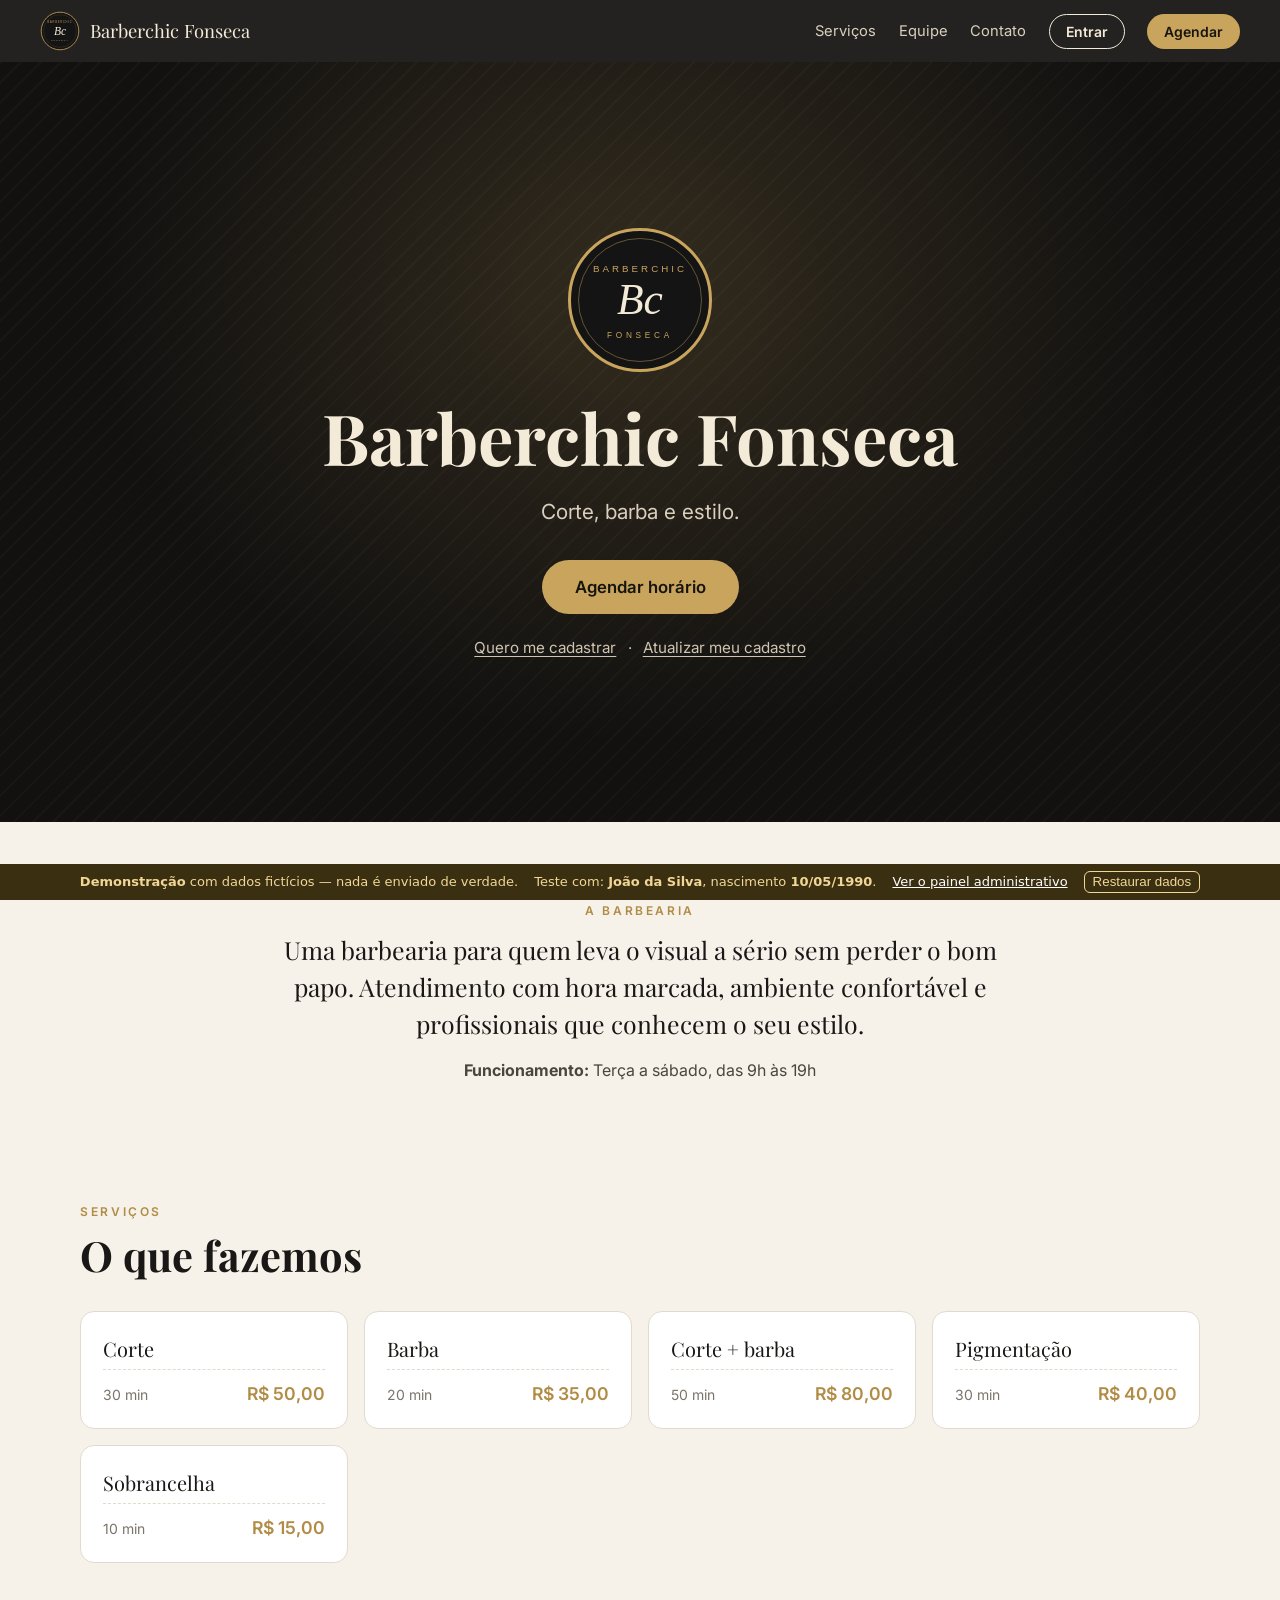
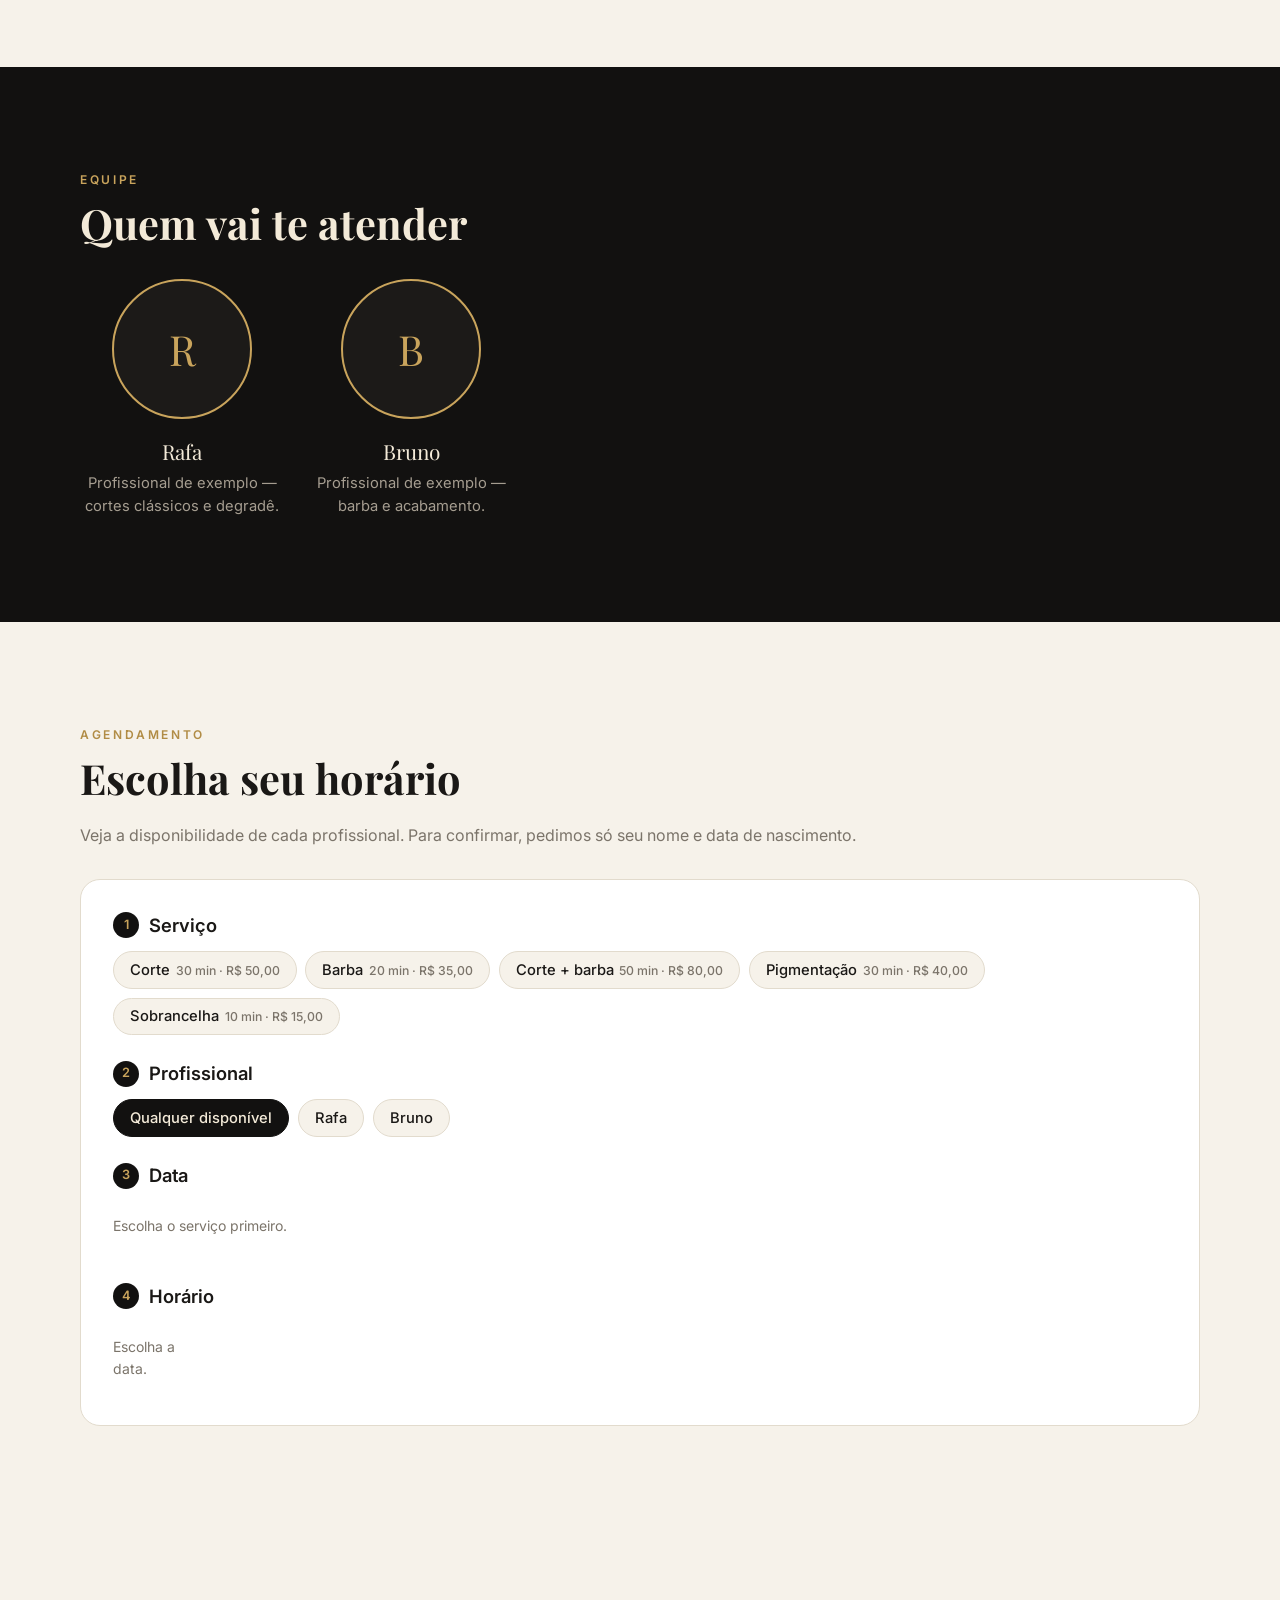
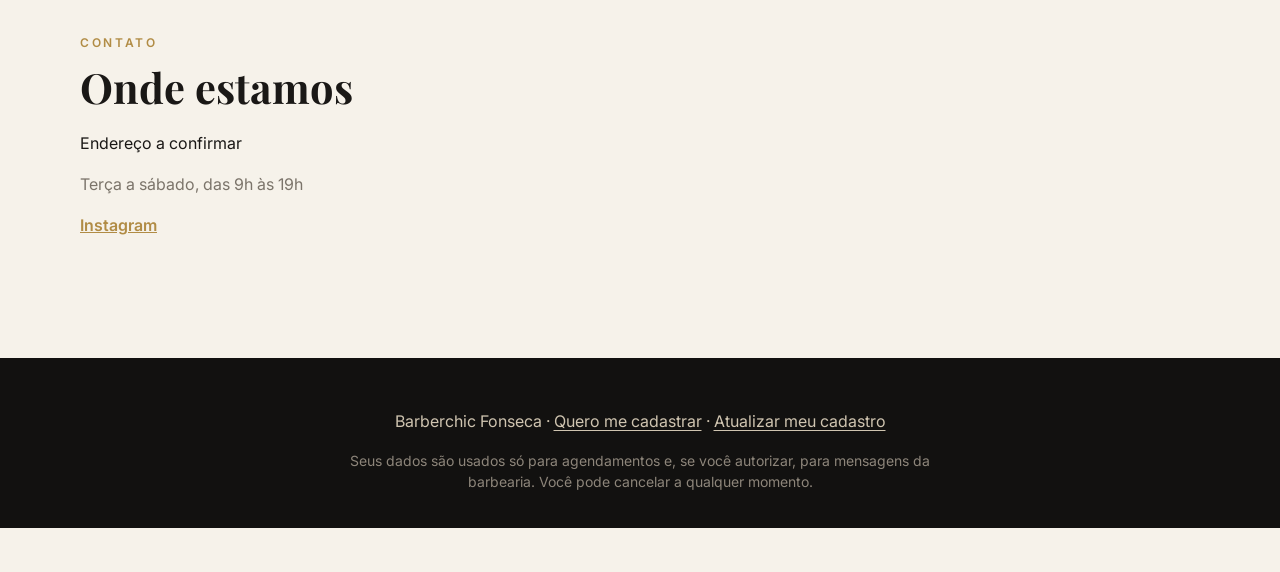
==== index.html @ 14b7152a "Demonstração do site e painel da Barberchic Fonseca (dados fictícios) Co-Authored-By: Claude Opus 5." ====
<!doctype html>
<html lang="pt-BR">
<head>
  <meta name="robots" content="noindex">
  <meta charset="utf-8">
  <meta name="viewport" content="width=device-width, initial-scale=1">
  <title>Barberchic Fonseca — Barbearia</title>
  <meta name="description" content="Barberchic Fonseca: corte, barba e estilo. Agende seu horário online.">
  <link rel="icon" href="./img/logo.svg">
  <link rel="preconnect" href="https://fonts.googleapis.com">
  <link rel="preconnect" href="https://fonts.gstatic.com" crossorigin>
  <link href="https://fonts.googleapis.com/css2?family=Playfair+Display:ital,wght@0,600;0,700;1,600&family=Inter:wght@400;500;600&display=swap" rel="stylesheet">
  <link rel="stylesheet" href="./css/site.css">
</head>
<body>
  <div id="demo-banner" class="demo-banner" hidden>Modo demonstração: nenhuma mensagem é enviada de verdade e o código aparece na tela.</div>

  <header class="topbar">
    <a href="#inicio" class="brand"><img id="brand-logo" src="./img/logo.svg" alt=""><span id="brand-name">Barberchic Fonseca</span></a>
    <nav class="nav" id="nav">
      <a href="#servicos">Serviços</a>
      <a href="#equipe">Equipe</a>
      <a href="#galeria" id="nav-galeria">Galeria</a>
      <a href="#contato">Contato</a>
      <button class="btn btn-ghost btn-sm" id="btn-conta" type="button">Entrar</button>
      <a href="#agendar" class="btn btn-gold btn-sm" data-agendar>Agendar</a>
    </nav>
    <button class="menu-toggle" id="menu-toggle" aria-label="Abrir menu" aria-expanded="false"><span></span><span></span><span></span></button>
  </header>

  <main>
    <section class="hero" id="inicio">
      <div class="hero-bg" id="hero-bg"></div>
      <div class="hero-content">
        <img class="hero-logo" id="hero-logo" src="./img/logo.svg" alt="Logo Barberchic Fonseca">
        <h1 id="hero-title">Barberchic Fonseca</h1>
        <p class="hero-tagline" id="hero-tagline">Corte, barba e estilo.</p>
        <div class="hero-actions">
          <a href="#agendar" class="btn btn-gold btn-lg" data-agendar>Agendar horário</a>
        </div>
        <div class="hero-secondary">
          <button class="link-btn" type="button" id="btn-cadastrar">Quero me cadastrar</button>
          <span aria-hidden="true">·</span>
          <button class="link-btn" type="button" id="btn-atualizar">Atualizar meu cadastro</button>
        </div>
      </div>
    </section>

    <section class="section about" id="sobre">
      <div class="container narrow">
        <p class="eyebrow">A barbearia</p>
        <p class="about-text" id="about-text"></p>
        <p class="about-hours"><strong>Funcionamento:</strong> <span id="about-hours"></span></p>
      </div>
    </section>

    <section class="section" id="servicos">
      <div class="container">
        <p class="eyebrow">Serviços</p>
        <h2>O que fazemos</h2>
        <div class="services-grid" id="services-grid"></div>
      </div>
    </section>

    <section class="section section-dark" id="equipe">
      <div class="container">
        <p class="eyebrow">Equipe</p>
        <h2>Quem vai te atender</h2>
        <div class="team-grid" id="team-grid"></div>
      </div>
    </section>

    <section class="section" id="agendar">
      <div class="container">
        <p class="eyebrow">Agendamento</p>
        <h2>Escolha seu horário</h2>
        <p class="muted">Veja a disponibilidade de cada profissional. Para confirmar, pedimos só seu nome e data de nascimento.</p>

        <div class="booking" id="booking">
          <div class="step" data-step="1">
            <h3><span class="step-n">1</span> Serviço</h3>
            <div class="chips" id="bk-services"></div>
          </div>
          <div class="step" data-step="2">
            <h3><span class="step-n">2</span> Profissional</h3>
            <div class="chips" id="bk-barbers"></div>
          </div>
          <div class="step" data-step="3">
            <h3><span class="step-n">3</span> Data</h3>
            <div class="days" id="bk-days"><p class="muted small">Escolha o serviço primeiro.</p></div>
          </div>
          <div class="step" data-step="4">
            <h3><span class="step-n">4</span> Horário</h3>
            <div class="slots" id="bk-slots"><p class="muted small">Escolha a data.</p></div>
          </div>
          <div class="booking-summary" id="bk-summary" hidden>
            <div>
              <p class="summary-line" id="bk-summary-text"></p>
              <p class="muted small" id="bk-summary-who"></p>
            </div>
            <button class="btn btn-gold" id="bk-confirm" type="button">Confirmar agendamento</button>
          </div>
          <div class="booking-done" id="bk-done" hidden></div>
        </div>
      </div>
    </section>

    <section class="section section-dark" id="galeria" hidden>
      <div class="container">
        <p class="eyebrow">Galeria</p>
        <h2>Nosso trabalho</h2>
        <div class="gallery" id="gallery"></div>
      </div>
    </section>

    <section class="section" id="contato">
      <div class="container contact">
        <div>
          <p class="eyebrow">Contato</p>
          <h2>Onde estamos</h2>
          <p id="ct-address"></p>
          <p id="ct-hours" class="muted"></p>
          <p id="ct-phone"></p>
          <p class="contact-links">
            <a id="ct-instagram" href="#" target="_blank" rel="noopener" hidden>Instagram</a>
            <a id="ct-whatsapp" href="#" target="_blank" rel="noopener" hidden>WhatsApp</a>
          </p>
        </div>
        <div class="map" id="ct-map"></div>
      </div>
    </section>
  </main>

  <footer class="footer">
    <p><span id="ft-name">Barberchic Fonseca</span> · <button class="link-btn" id="ft-cadastrar" type="button">Quero me cadastrar</button> · <button class="link-btn" id="ft-atualizar" type="button">Atualizar meu cadastro</button></p>
    <p class="muted small">Seus dados são usados só para agendamentos e, se você autorizar, para mensagens da barbearia. Você pode cancelar a qualquer momento.</p>
  </footer>

  <!-- Janela de identificação / cadastro -->
  <div class="modal" id="auth-modal" hidden role="dialog" aria-modal="true" aria-labelledby="auth-title">
    <div class="modal-box">
      <button class="modal-close" type="button" data-close aria-label="Fechar">×</button>
      <div id="auth-body"></div>
    </div>
  </div>

  <!-- Meu cadastro -->
  <div class="modal" id="me-modal" hidden role="dialog" aria-modal="true" aria-labelledby="me-title">
    <div class="modal-box wide">
      <button class="modal-close" type="button" data-close aria-label="Fechar">×</button>
      <div id="me-body"></div>
    </div>
  </div>

  <div class="toast" id="toast" hidden></div>
  <script src="./js/demo-api.js"></script>
  <script src="./js/site.js"></script>
</body>
</html>
---- css/site.css ----
:root {
  --bg: #f6f2ea;
  --ink: #1a1816;
  --ink-2: #4a453f;
  --muted: #7b746a;
  --dark: #121110;
  --dark-2: #1c1a18;
  --line: #e2dbcd;
  --gold: #c9a45c;
  --gold-2: #b18c45;
  --cream: #f3ead8;
  --ok: #2f7d4f;
  --err: #b3402e;
  --radius: 14px;
  --serif: 'Playfair Display', Georgia, 'Times New Roman', serif;
  --sans: 'Inter', system-ui, -apple-system, 'Segoe UI', Roboto, sans-serif;
}
* { box-sizing: border-box; }
html { scroll-behavior: smooth; scroll-padding-top: 76px; }
body { margin: 0; font-family: var(--sans); color: var(--ink); background: var(--bg); line-height: 1.55; -webkit-font-smoothing: antialiased; }
img { max-width: 100%; display: block; }
a { color: inherit; }
h1, h2, h3 { font-family: var(--serif); line-height: 1.15; margin: 0 0 .5em; }
h2 { font-size: clamp(1.8rem, 4vw, 2.6rem); }
h3 { font-size: 1.15rem; font-family: var(--sans); font-weight: 600; }
.container { width: min(1120px, 92vw); margin: 0 auto; }
.container.narrow { width: min(760px, 92vw); }
.section { padding: clamp(56px, 9vw, 104px) 0; }
.section-dark { background: var(--dark); color: var(--cream); }
.section-dark .muted { color: #a59d90; }
.eyebrow { text-transform: uppercase; letter-spacing: .22em; font-size: .75rem; color: var(--gold-2); font-weight: 600; margin: 0 0 .6rem; }
.section-dark .eyebrow { color: var(--gold); }
.muted { color: var(--muted); }
.small { font-size: .875rem; }
[hidden] { display: none !important; }

/* Botões */
.btn { display: inline-flex; align-items: center; justify-content: center; gap: .5rem; border: 1px solid transparent; border-radius: 999px;
  padding: .75rem 1.4rem; font: 600 .95rem var(--sans); cursor: pointer; text-decoration: none; transition: background .15s, color .15s, border-color .15s, transform .1s; }
.btn:active { transform: translateY(1px); }
.btn:disabled { opacity: .5; cursor: not-allowed; }
.btn-gold { background: var(--gold); color: #17140f; }
.btn-gold:hover { background: #d6b36c; }
.btn-ghost { background: transparent; border-color: currentColor; color: inherit; }
.btn-ghost:hover { background: rgba(201,164,92,.12); }
.btn-outline { background: #fff; border-color: var(--line); color: var(--ink); }
.btn-outline:hover { border-color: var(--gold); }
.btn-sm { padding: .5rem 1rem; font-size: .875rem; }
.btn-lg { padding: 1rem 2rem; font-size: 1.05rem; }
.btn-block { width: 100%; }
.link-btn { background: none; border: 0; padding: 0; color: inherit; font: inherit; text-decoration: underline; text-underline-offset: 3px; cursor: pointer; }
.link-btn:hover { color: var(--gold); }
:focus-visible { outline: 2px solid var(--gold); outline-offset: 2px; }

.demo-banner { background: #3b2f12; color: #f1d796; text-align: center; font-size: .85rem; padding: .45rem 1rem; }

/* Topo */
.topbar { position: sticky; top: 0; z-index: 30; display: flex; align-items: center; justify-content: space-between; gap: 1rem;
  padding: .7rem clamp(1rem, 4vw, 2.5rem); background: rgba(18,17,16,.92); backdrop-filter: blur(8px); color: var(--cream); }
.brand { display: flex; align-items: center; gap: .65rem; text-decoration: none; font-family: var(--serif); font-size: 1.15rem; }
.brand img { width: 40px; height: 40px; border-radius: 50%; object-fit: cover; }
.nav { display: flex; align-items: center; gap: 1.4rem; }
.nav > a:not(.btn) { text-decoration: none; font-size: .92rem; color: #d9cfbd; }
.nav > a:not(.btn):hover { color: var(--gold); }
.menu-toggle { display: none; background: none; border: 0; width: 40px; height: 40px; padding: 8px; cursor: pointer; }
.menu-toggle span { display: block; height: 2px; background: var(--cream); margin: 5px 0; }
@media (max-width: 820px) {
  .menu-toggle { display: block; }
  .nav { position: absolute; top: 100%; left: 0; right: 0; flex-direction: column; align-items: stretch; gap: .2rem; padding: .75rem 1.25rem 1.25rem;
    background: var(--dark); display: none; }
  .nav.open { display: flex; }
  .nav > a:not(.btn) { padding: .6rem 0; border-bottom: 1px solid #2a2724; }
  .nav .btn { margin-top: .5rem; }
}

/* Hero */
.hero { position: relative; min-height: min(88vh, 760px); display: grid; place-items: center; text-align: center; color: var(--cream); overflow: hidden; background: var(--dark); }
.hero-bg { position: absolute; inset: 0; background:
  radial-gradient(ellipse at 50% 30%, rgba(201,164,92,.18), transparent 60%),
  repeating-linear-gradient(135deg, rgba(255,255,255,.025) 0 2px, transparent 2px 14px), var(--dark); background-size: cover; background-position: center; }
.hero-bg.has-photo::after { content: ''; position: absolute; inset: 0; background: linear-gradient(180deg, rgba(18,17,16,.55), rgba(18,17,16,.85)); }
.hero-content { position: relative; padding: 4rem 1.25rem; max-width: 720px; }
.hero-logo { width: clamp(110px, 18vw, 150px); height: auto; margin: 0 auto 1.4rem; border-radius: 50%; }
.hero h1 { font-size: clamp(2.4rem, 7vw, 4.4rem); margin-bottom: .25em; }
.hero-tagline { font-size: clamp(1.05rem, 2.4vw, 1.3rem); color: #d9cfbd; margin: 0 0 2rem; }
.hero-actions { display: flex; justify-content: center; gap: 1rem; flex-wrap: wrap; }
.hero-secondary { margin-top: 1.4rem; display: flex; gap: .7rem; justify-content: center; color: #cfc4b0; font-size: .95rem; flex-wrap: wrap; }

.about { text-align: center; padding-top: clamp(48px, 7vw, 80px); padding-bottom: 0; }
.about-text { font-family: var(--serif); font-size: clamp(1.2rem, 2.6vw, 1.55rem); line-height: 1.5; margin: 0 0 1rem; }
.about-hours { color: var(--ink-2); }

/* Serviços */
.services-grid { display: grid; grid-template-columns: repeat(auto-fill, minmax(230px, 1fr)); gap: 1rem; margin-top: 2rem; }
.service { background: #fff; border: 1px solid var(--line); border-radius: var(--radius); padding: 1.3rem 1.4rem; display: flex; flex-direction: column; gap: .35rem; }
.service-name { font-family: var(--serif); font-size: 1.25rem; }
.service-meta { display: flex; justify-content: space-between; align-items: baseline; margin-top: auto; padding-top: .6rem; border-top: 1px dashed var(--line); }
.service-price { font-weight: 600; color: var(--gold-2); font-size: 1.1rem; }

/* Equipe */
.team-grid { display: grid; grid-template-columns: repeat(auto-fill, minmax(200px, 1fr)); gap: 1.5rem; margin-top: 2rem; }
.member { text-align: center; }
.member-photo { width: 140px; height: 140px; border-radius: 50%; margin: 0 auto 1rem; object-fit: cover; background: var(--dark-2); border: 2px solid var(--gold);
  display: grid; place-items: center; font-family: var(--serif); font-size: 2.6rem; color: var(--gold); }
.member-name { font-family: var(--serif); font-size: 1.3rem; margin: 0; }
.member-bio { color: #a59d90; font-size: .92rem; margin: .3rem 0 0; }

/* Agendamento */
.booking > * { min-width: 0; }
.booking { margin-top: 2rem; background: #fff; border: 1px solid var(--line); border-radius: 20px; padding: clamp(1.1rem, 3vw, 2rem); display: grid; gap: 1.6rem; }
.step h3 { display: flex; align-items: center; gap: .6rem; margin-bottom: .8rem; }
.step-n { display: inline-grid; place-items: center; width: 26px; height: 26px; border-radius: 50%; background: var(--dark); color: var(--gold); font-size: .8rem; }
.chips { display: flex; flex-wrap: wrap; gap: .55rem; }
.chip { border: 1px solid var(--line); background: var(--bg); border-radius: 999px; padding: .55rem 1rem; font: 500 .92rem var(--sans); cursor: pointer; color: var(--ink); }
.chip small { color: var(--muted); margin-left: .35rem; }
.chip:hover { border-color: var(--gold); }
.chip[aria-pressed="true"] { background: var(--dark); color: var(--cream); border-color: var(--dark); }
.chip[aria-pressed="true"] small { color: #cfc4b0; }
.days { display: flex; gap: .55rem; overflow-x: auto; padding-bottom: .4rem; scroll-snap-type: x mandatory; }
.day { flex: 0 0 auto; scroll-snap-align: start; width: 74px; padding: .6rem .3rem; border: 1px solid var(--line); background: var(--bg); border-radius: 12px; text-align: center; cursor: pointer; font: inherit; color: var(--ink); }
.day b { display: block; font-size: 1.35rem; font-family: var(--serif); }
.day span { display: block; font-size: .72rem; text-transform: uppercase; letter-spacing: .08em; color: var(--muted); }
.day[aria-pressed="true"] { background: var(--dark); color: var(--cream); border-color: var(--dark); }
.day[aria-pressed="true"] span { color: var(--gold); }
.slots { display: grid; grid-template-columns: repeat(auto-fill, minmax(84px, 1fr)); gap: .5rem; }
.slot { border: 1px solid var(--line); background: var(--bg); border-radius: 10px; padding: .6rem 0; font: 600 .95rem var(--sans); cursor: pointer; color: var(--ink); }
.slot:hover { border-color: var(--gold); }
.slot[aria-pressed="true"] { background: var(--gold); border-color: var(--gold); }
.booking-summary { display: flex; align-items: center; justify-content: space-between; gap: 1rem; flex-wrap: wrap; padding: 1.1rem 1.2rem; border-radius: 14px; background: var(--dark); color: var(--cream); }
.summary-line { margin: 0; font-weight: 600; }
.booking-summary .muted { color: #a59d90; margin: .2rem 0 0; }
.booking-done { padding: 1.4rem; border-radius: 14px; background: #eef6f0; border: 1px solid #cfe5d6; }
.booking-done h3 { font-family: var(--serif); font-size: 1.4rem; }

/* Galeria */
.gallery { display: grid; grid-template-columns: repeat(auto-fill, minmax(220px, 1fr)); gap: .75rem; margin-top: 2rem; }
.gallery figure { margin: 0; aspect-ratio: 1; overflow: hidden; border-radius: 12px; background: var(--dark-2); }
.gallery img { width: 100%; height: 100%; object-fit: cover; transition: transform .4s; }
.gallery figure:hover img { transform: scale(1.04); }

/* Contato */
.contact { display: grid; grid-template-columns: 1fr 1.2fr; gap: 2.5rem; align-items: start; }
.contact-links { display: flex; gap: 1rem; }
.contact-links a { color: var(--gold-2); font-weight: 600; }
.map iframe { width: 100%; height: 320px; border: 0; border-radius: var(--radius); }
@media (max-width: 760px) { .contact { grid-template-columns: 1fr; } }

.footer { background: var(--dark); color: #cfc4b0; text-align: center; padding: 2.2rem 1rem; }
.footer .muted { color: #8d857a; max-width: 640px; margin: .5rem auto 0; }

/* Janelas */
.modal { position: fixed; inset: 0; z-index: 50; background: rgba(10,9,8,.66); display: grid; place-items: center; padding: 1rem; overflow-y: auto; }
.modal-box { position: relative; width: min(460px, 100%); background: #fff; border-radius: 20px; padding: 2rem 1.6rem 1.6rem; box-shadow: 0 24px 60px rgba(0,0,0,.35); }
.modal-box.wide { width: min(640px, 100%); }
.modal-close { position: absolute; top: .6rem; right: .8rem; background: none; border: 0; font-size: 1.8rem; line-height: 1; cursor: pointer; color: var(--muted); }
.modal h2 { font-size: 1.6rem; }
.modal p { margin: 0 0 1rem; }
.field { display: grid; gap: .3rem; margin-bottom: .9rem; }
.field label { font-weight: 600; font-size: .9rem; }
.field input, .field select { font: inherit; padding: .75rem .85rem; border: 1px solid var(--line); border-radius: 10px; background: #fff; width: 100%; }
.field input:focus { border-color: var(--gold); outline: none; box-shadow: 0 0 0 3px rgba(201,164,92,.2); }
.field .hint { font-size: .8rem; color: var(--muted); }
.check { display: flex; gap: .65rem; align-items: flex-start; padding: .8rem .9rem; border: 1px solid var(--line); border-radius: 12px; margin-bottom: .6rem; cursor: pointer; }
.check input { margin-top: .25rem; width: 18px; height: 18px; accent-color: var(--dark); flex: 0 0 auto; }
.check span { font-size: .92rem; }
.contact-option { display: flex; justify-content: space-between; align-items: center; gap: .75rem; padding: .85rem 1rem; border: 1px solid var(--line); border-radius: 12px; margin-bottom: .6rem; }
.contact-option b { font-weight: 600; }
.actions { display: flex; gap: .6rem; flex-wrap: wrap; margin-top: .4rem; }
.actions.stack { flex-direction: column; }
.form-error { color: var(--err); font-size: .9rem; margin: 0 0 .8rem; }
.code-input { font-size: 1.6rem !important; letter-spacing: .5em; text-align: center; font-family: var(--serif) !important; }
.demo-code { background: #fff7e3; border: 1px dashed var(--gold); padding: .6rem .8rem; border-radius: 10px; font-size: .9rem; }
.me-section { border-top: 1px solid var(--line); padding-top: 1.1rem; margin-top: 1.1rem; }
.me-row { display: flex; justify-content: space-between; align-items: center; gap: .75rem; padding: .5rem 0; flex-wrap: wrap; }
.tag { display: inline-block; font-size: .75rem; padding: .15rem .55rem; border-radius: 999px; background: var(--bg); border: 1px solid var(--line); }
.tag.ok { background: #e6f3ea; border-color: #c5e2cf; color: var(--ok); }
.tag.warn { background: #fbf0e3; border-color: #ecd3b3; color: #8a5a1c; }
.appt { display: flex; justify-content: space-between; align-items: center; gap: .75rem; padding: .7rem .9rem; border: 1px solid var(--line); border-radius: 12px; margin-bottom: .5rem; }

.toast { position: fixed; left: 50%; bottom: 1.5rem; transform: translateX(-50%); z-index: 60; background: var(--dark); color: var(--cream); padding: .8rem 1.2rem; border-radius: 12px; box-shadow: 0 10px 30px rgba(0,0,0,.3); max-width: 92vw; }
.toast.err { background: var(--err); color: #fff; }

/* Páginas simples (descadastro, gerenciar agendamento) */
.simple-page { min-height: 100vh; display: grid; place-items: center; background: var(--dark); padding: 1rem; }
.simple-card { background: #fff; border-radius: 20px; padding: 2rem; width: min(480px, 100%); }
.simple-logo { display: block; font-family: var(--serif); font-size: 1.2rem; color: var(--gold-2); text-decoration: none; margin-bottom: 1rem; }

@media (prefers-reduced-motion: reduce) { html { scroll-behavior: auto; } * { transition: none !important; } }
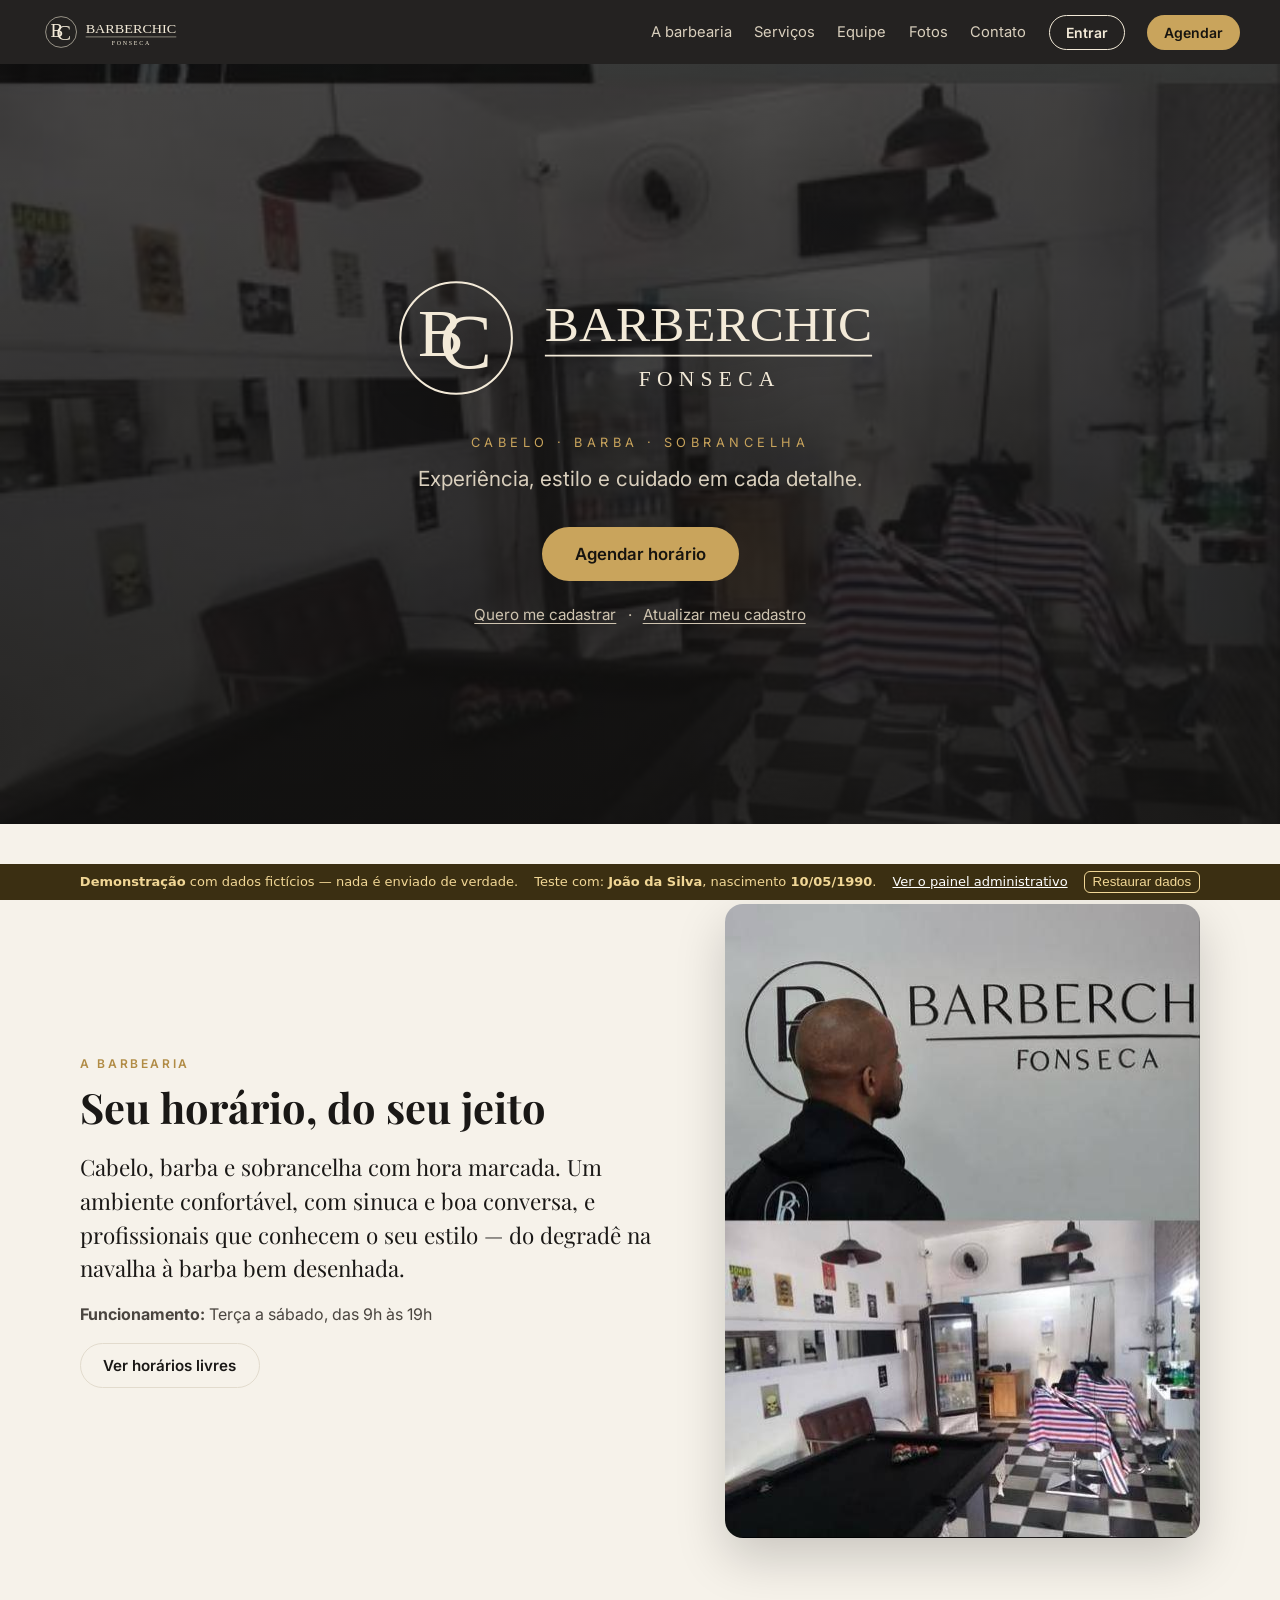
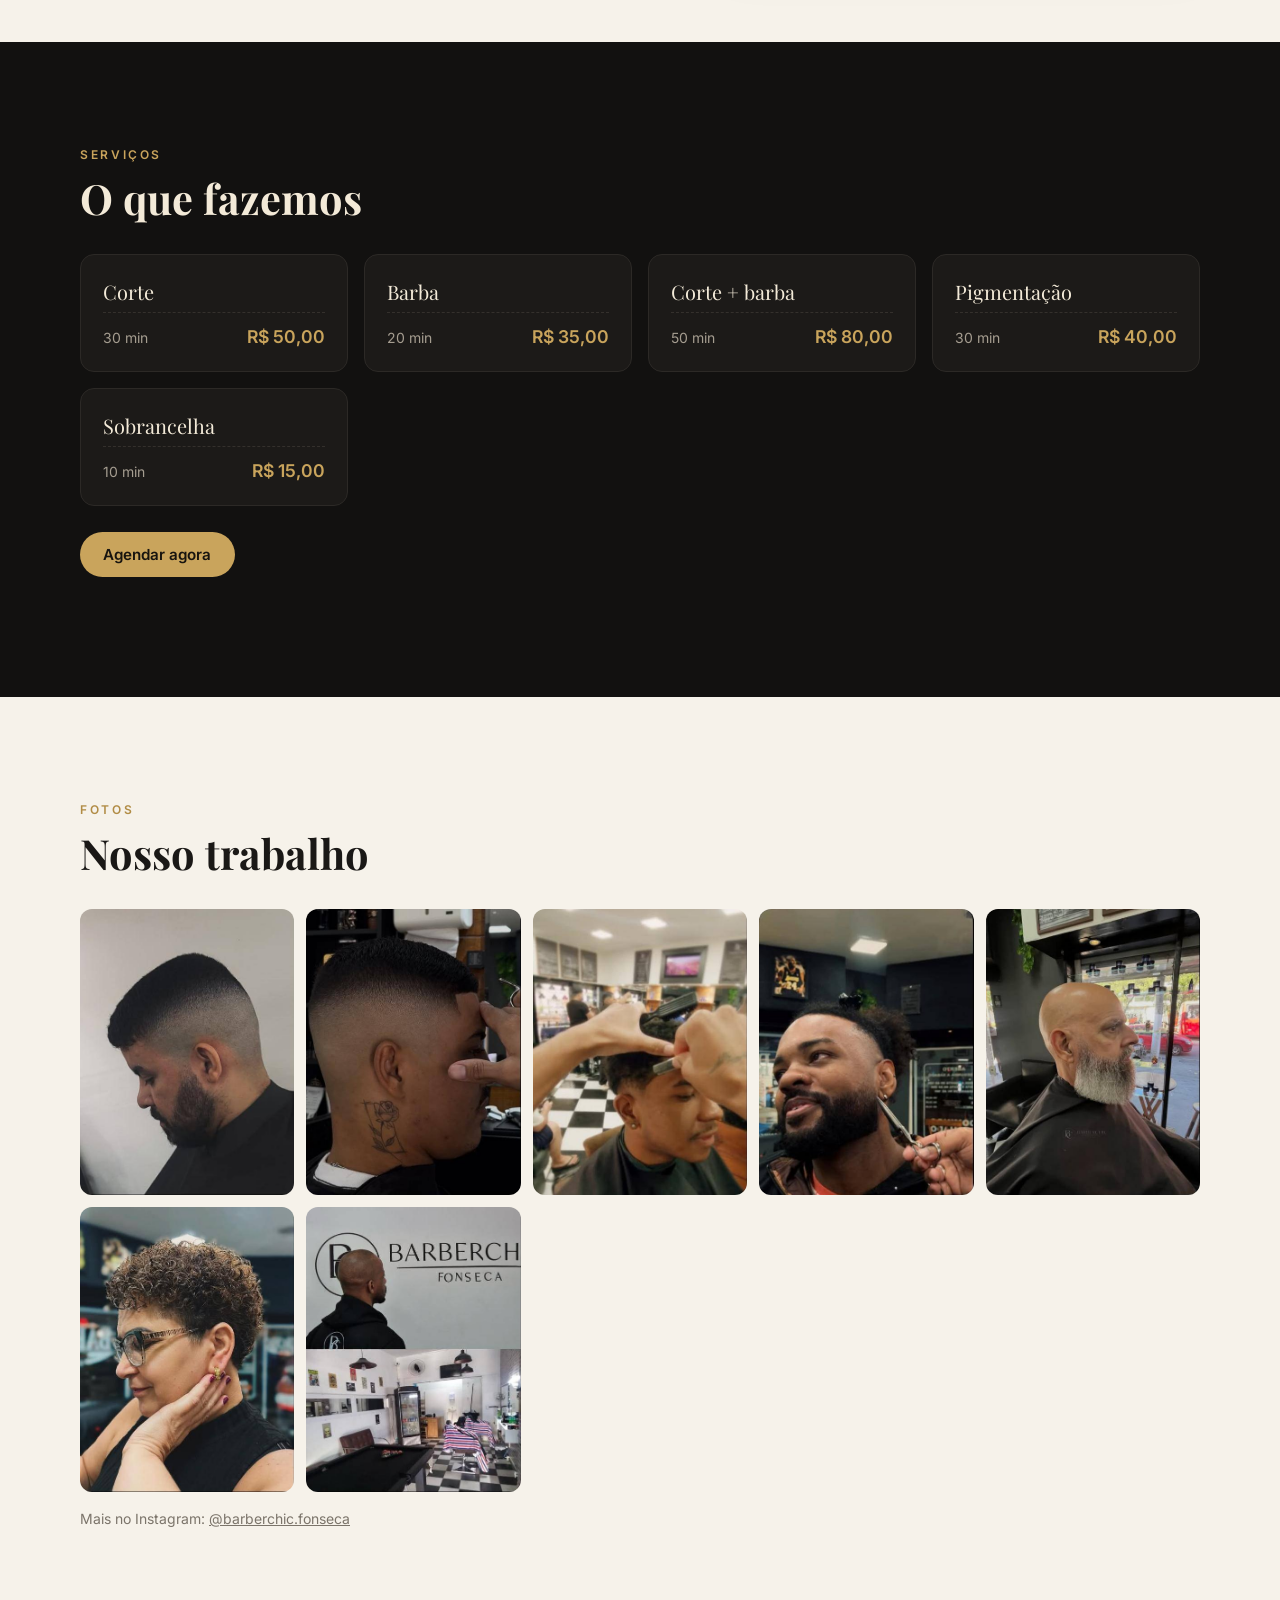
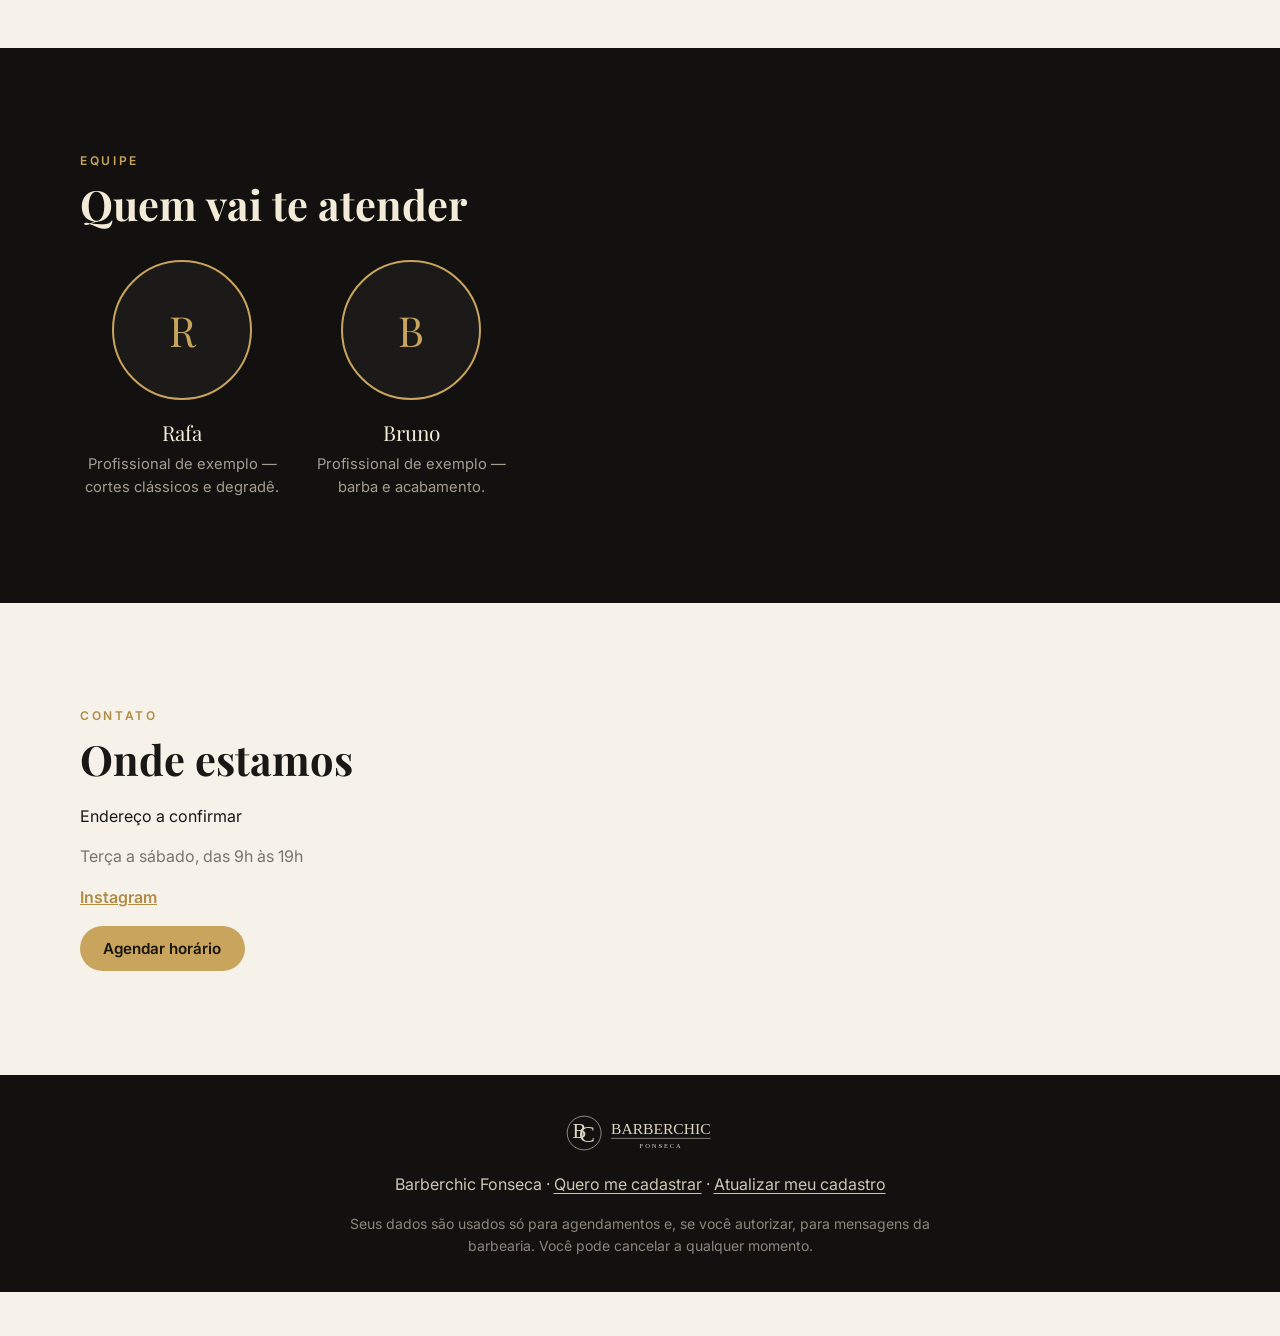
==== commit 7a37ded7: "Agenda em grade, página de agendamento e apresentação com logo e fotos Co-Authored-By: Claude Opus 5" ====
--- a/index.html
+++ b/index.html
@@ -5,25 +5,26 @@
   <meta charset="utf-8">
   <meta name="viewport" content="width=device-width, initial-scale=1">
   <title>Barberchic Fonseca — Barbearia</title>
-  <meta name="description" content="Barberchic Fonseca: corte, barba e estilo. Agende seu horário online.">
+  <meta name="description" content="Barbearia Barberchic Fonseca: cabelo, barba e sobrancelha. Experiência, estilo e cuidado em cada detalhe. Agende online.">
   <link rel="icon" href="./img/logo.svg">
   <link rel="preconnect" href="https://fonts.googleapis.com">
   <link rel="preconnect" href="https://fonts.gstatic.com" crossorigin>
-  <link href="https://fonts.googleapis.com/css2?family=Playfair+Display:ital,wght@0,600;0,700;1,600&family=Inter:wght@400;500;600&display=swap" rel="stylesheet">
+  <link href="https://fonts.googleapis.com/css2?family=Playfair+Display:ital,wght@0,500;0,600;0,700;1,500&family=Inter:wght@400;500;600&display=swap" rel="stylesheet">
   <link rel="stylesheet" href="./css/site.css">
 </head>
 <body>
   <div id="demo-banner" class="demo-banner" hidden>Modo demonstração: nenhuma mensagem é enviada de verdade e o código aparece na tela.</div>
 
   <header class="topbar">
-    <a href="#inicio" class="brand"><img id="brand-logo" src="./img/logo.svg" alt=""><span id="brand-name">Barberchic Fonseca</span></a>
+    <a href="#inicio" class="brand" aria-label="Início"><img id="brand-logo" src="./img/logo-claro.svg" alt="Barberchic Fonseca"></a>
     <nav class="nav" id="nav">
+      <a href="#sobre">A barbearia</a>
       <a href="#servicos">Serviços</a>
       <a href="#equipe">Equipe</a>
-      <a href="#galeria" id="nav-galeria">Galeria</a>
+      <a href="#galeria" id="nav-galeria">Fotos</a>
       <a href="#contato">Contato</a>
       <button class="btn btn-ghost btn-sm" id="btn-conta" type="button">Entrar</button>
-      <a href="#agendar" class="btn btn-gold btn-sm" data-agendar>Agendar</a>
+      <a href="agendar.html" class="btn btn-gold btn-sm" data-agendar>Agendar</a>
     </nav>
     <button class="menu-toggle" id="menu-toggle" aria-label="Abrir menu" aria-expanded="false"><span></span><span></span><span></span></button>
   </header>
@@ -32,11 +33,12 @@
     <section class="hero" id="inicio">
       <div class="hero-bg" id="hero-bg"></div>
       <div class="hero-content">
-        <img class="hero-logo" id="hero-logo" src="./img/logo.svg" alt="Logo Barberchic Fonseca">
-        <h1 id="hero-title">Barberchic Fonseca</h1>
-        <p class="hero-tagline" id="hero-tagline">Corte, barba e estilo.</p>
+        <h1 class="sr-only" id="hero-title">Barberchic Fonseca</h1>
+        <img class="hero-logo" id="hero-logo" src="./img/logo-claro.svg" alt="Barberchic Fonseca">
+        <p class="hero-kicker">Cabelo · Barba · Sobrancelha</p>
+        <p class="hero-tagline" id="hero-tagline">Experiência, estilo e cuidado em cada detalhe.</p>
         <div class="hero-actions">
-          <a href="#agendar" class="btn btn-gold btn-lg" data-agendar>Agendar horário</a>
+          <a href="agendar.html" class="btn btn-gold btn-lg" data-agendar>Agendar horário</a>
         </div>
         <div class="hero-secondary">
           <button class="link-btn" type="button" id="btn-cadastrar">Quero me cadastrar</button>
@@ -47,18 +49,33 @@
     </section>
 
     <section class="section about" id="sobre">
-      <div class="container narrow">
-        <p class="eyebrow">A barbearia</p>
-        <p class="about-text" id="about-text"></p>
-        <p class="about-hours"><strong>Funcionamento:</strong> <span id="about-hours"></span></p>
+      <div class="container about-grid">
+        <div>
+          <p class="eyebrow">A barbearia</p>
+          <h2>Seu horário, do seu jeito</h2>
+          <p class="about-text" id="about-text"></p>
+          <p class="about-hours"><strong>Funcionamento:</strong> <span id="about-hours"></span></p>
+          <a href="agendar.html" class="btn btn-outline" data-agendar>Ver horários livres</a>
+        </div>
+        <figure class="about-photo"><img src="./img/galeria/salao.jpg" alt="Fachada e salão da Barberchic Fonseca" loading="lazy"></figure>
       </div>
     </section>
 
-    <section class="section" id="servicos">
+    <section class="section section-dark" id="servicos">
       <div class="container">
         <p class="eyebrow">Serviços</p>
         <h2>O que fazemos</h2>
         <div class="services-grid" id="services-grid"></div>
+        <p style="margin-top:1.6rem"><a href="agendar.html" class="btn btn-gold" data-agendar>Agendar agora</a></p>
+      </div>
+    </section>
+
+    <section class="section" id="galeria">
+      <div class="container">
+        <p class="eyebrow">Fotos</p>
+        <h2>Nosso trabalho</h2>
+        <div class="gallery" id="gallery"></div>
+        <p class="muted small" style="margin-top:1rem">Mais no Instagram: <a id="ig-link" href="https://www.instagram.com/barberchic.fonseca/" target="_blank" rel="noopener">@barberchic.fonseca</a></p>
       </div>
     </section>
 
@@ -67,49 +84,6 @@
         <p class="eyebrow">Equipe</p>
         <h2>Quem vai te atender</h2>
         <div class="team-grid" id="team-grid"></div>
-      </div>
-    </section>
-
-    <section class="section" id="agendar">
-      <div class="container">
-        <p class="eyebrow">Agendamento</p>
-        <h2>Escolha seu horário</h2>
-        <p class="muted">Veja a disponibilidade de cada profissional. Para confirmar, pedimos só seu nome e data de nascimento.</p>
-
-        <div class="booking" id="booking">
-          <div class="step" data-step="1">
-            <h3><span class="step-n">1</span> Serviço</h3>
-            <div class="chips" id="bk-services"></div>
-          </div>
-          <div class="step" data-step="2">
-            <h3><span class="step-n">2</span> Profissional</h3>
-            <div class="chips" id="bk-barbers"></div>
-          </div>
-          <div class="step" data-step="3">
-            <h3><span class="step-n">3</span> Data</h3>
-            <div class="days" id="bk-days"><p class="muted small">Escolha o serviço primeiro.</p></div>
-          </div>
-          <div class="step" data-step="4">
-            <h3><span class="step-n">4</span> Horário</h3>
-            <div class="slots" id="bk-slots"><p class="muted small">Escolha a data.</p></div>
-          </div>
-          <div class="booking-summary" id="bk-summary" hidden>
-            <div>
-              <p class="summary-line" id="bk-summary-text"></p>
-              <p class="muted small" id="bk-summary-who"></p>
-            </div>
-            <button class="btn btn-gold" id="bk-confirm" type="button">Confirmar agendamento</button>
-          </div>
-          <div class="booking-done" id="bk-done" hidden></div>
-        </div>
-      </div>
-    </section>
-
-    <section class="section section-dark" id="galeria" hidden>
-      <div class="container">
-        <p class="eyebrow">Galeria</p>
-        <h2>Nosso trabalho</h2>
-        <div class="gallery" id="gallery"></div>
       </div>
     </section>
 
@@ -125,6 +99,7 @@
             <a id="ct-instagram" href="#" target="_blank" rel="noopener" hidden>Instagram</a>
             <a id="ct-whatsapp" href="#" target="_blank" rel="noopener" hidden>WhatsApp</a>
           </p>
+          <a href="agendar.html" class="btn btn-gold" data-agendar>Agendar horário</a>
         </div>
         <div class="map" id="ct-map"></div>
       </div>
@@ -132,26 +107,17 @@
   </main>
 
   <footer class="footer">
+    <img src="./img/logo-claro.svg" alt="" class="footer-logo">
     <p><span id="ft-name">Barberchic Fonseca</span> · <button class="link-btn" id="ft-cadastrar" type="button">Quero me cadastrar</button> · <button class="link-btn" id="ft-atualizar" type="button">Atualizar meu cadastro</button></p>
     <p class="muted small">Seus dados são usados só para agendamentos e, se você autorizar, para mensagens da barbearia. Você pode cancelar a qualquer momento.</p>
   </footer>
 
-  <!-- Janela de identificação / cadastro -->
   <div class="modal" id="auth-modal" hidden role="dialog" aria-modal="true" aria-labelledby="auth-title">
-    <div class="modal-box">
-      <button class="modal-close" type="button" data-close aria-label="Fechar">×</button>
-      <div id="auth-body"></div>
-    </div>
+    <div class="modal-box"><button class="modal-close" type="button" data-close aria-label="Fechar">×</button><div id="auth-body"></div></div>
   </div>
-
-  <!-- Meu cadastro -->
   <div class="modal" id="me-modal" hidden role="dialog" aria-modal="true" aria-labelledby="me-title">
-    <div class="modal-box wide">
-      <button class="modal-close" type="button" data-close aria-label="Fechar">×</button>
-      <div id="me-body"></div>
-    </div>
+    <div class="modal-box wide"><button class="modal-close" type="button" data-close aria-label="Fechar">×</button><div id="me-body"></div></div>
   </div>
-
   <div class="toast" id="toast" hidden></div>
   <script src="./js/demo-api.js"></script>
   <script src="./js/site.js"></script>
--- a/css/site.css
+++ b/css/site.css
@@ -58,7 +58,7 @@
 .topbar { position: sticky; top: 0; z-index: 30; display: flex; align-items: center; justify-content: space-between; gap: 1rem;
   padding: .7rem clamp(1rem, 4vw, 2.5rem); background: rgba(18,17,16,.92); backdrop-filter: blur(8px); color: var(--cream); }
 .brand { display: flex; align-items: center; gap: .65rem; text-decoration: none; font-family: var(--serif); font-size: 1.15rem; }
-.brand img { width: 40px; height: 40px; border-radius: 50%; object-fit: cover; }
+.brand img { height: 42px; width: auto; display: block; }
 .nav { display: flex; align-items: center; gap: 1.4rem; }
 .nav > a:not(.btn) { text-decoration: none; font-size: .92rem; color: #d9cfbd; }
 .nav > a:not(.btn):hover { color: var(--gold); }
@@ -78,9 +78,11 @@
 .hero-bg { position: absolute; inset: 0; background:
   radial-gradient(ellipse at 50% 30%, rgba(201,164,92,.18), transparent 60%),
   repeating-linear-gradient(135deg, rgba(255,255,255,.025) 0 2px, transparent 2px 14px), var(--dark); background-size: cover; background-position: center; }
-.hero-bg.has-photo::after { content: ''; position: absolute; inset: 0; background: linear-gradient(180deg, rgba(18,17,16,.55), rgba(18,17,16,.85)); }
+.hero-bg.has-photo { filter: grayscale(.35); background-position: center 88% !important; }
+.hero-bg.has-photo::after { content: ''; position: absolute; inset: 0; background: linear-gradient(180deg, rgba(18,17,16,.72), rgba(18,17,16,.9)); }
 .hero-content { position: relative; padding: 4rem 1.25rem; max-width: 720px; }
-.hero-logo { width: clamp(110px, 18vw, 150px); height: auto; margin: 0 auto 1.4rem; border-radius: 50%; }
+.hero-logo { width: clamp(260px, 46vw, 520px); height: auto; margin: 0 auto 1.2rem; filter: drop-shadow(0 4px 18px rgba(0,0,0,.45)); }
+.hero-kicker { text-transform: uppercase; letter-spacing: .35em; font-size: .8rem; color: var(--gold); margin: 0 0 .6rem; }
 .hero h1 { font-size: clamp(2.4rem, 7vw, 4.4rem); margin-bottom: .25em; }
 .hero-tagline { font-size: clamp(1.05rem, 2.4vw, 1.3rem); color: #d9cfbd; margin: 0 0 2rem; }
 .hero-actions { display: flex; justify-content: center; gap: 1rem; flex-wrap: wrap; }
@@ -186,3 +188,70 @@
 .simple-logo { display: block; font-family: var(--serif); font-size: 1.2rem; color: var(--gold-2); text-decoration: none; margin-bottom: 1rem; }
 
 @media (prefers-reduced-motion: reduce) { html { scroll-behavior: auto; } * { transition: none !important; } }
+
+/* ---- Apresentação ---- */
+.sr-only { position: absolute; width: 1px; height: 1px; padding: 0; margin: -1px; overflow: hidden; clip: rect(0,0,0,0); white-space: nowrap; border: 0; }
+.about { text-align: left; padding-bottom: clamp(56px, 9vw, 104px); }
+.about-grid { display: grid; grid-template-columns: 1.1fr .9fr; gap: clamp(1.5rem, 5vw, 4rem); align-items: center; }
+.about-text { font-family: var(--serif); font-size: clamp(1.15rem, 2.2vw, 1.4rem); }
+.about-photo { margin: 0; border-radius: 18px; overflow: hidden; box-shadow: 0 20px 50px rgba(0,0,0,.18); aspect-ratio: 3 / 4; }
+.about-photo img { width: 100%; height: 100%; object-fit: cover; }
+@media (max-width: 760px) { .about-grid { grid-template-columns: 1fr; } .about-photo { max-width: 420px; } }
+.section-dark .service { background: var(--dark-2); border-color: #2c2926; color: var(--cream); }
+.section-dark .service-meta { border-top-color: #34302c; }
+.section-dark .service-price { color: var(--gold); }
+.gallery { grid-template-columns: repeat(auto-fill, minmax(200px, 1fr)); }
+.gallery figure { aspect-ratio: 3 / 4; }
+.footer-logo { height: 46px; width: auto; margin: 0 auto 1rem; opacity: .9; }
+.btn-outline { background: transparent; }
+
+/* ---- Página de agendamento ---- */
+.page-head { background: var(--dark); color: var(--cream); padding: clamp(36px, 6vw, 64px) 0 clamp(28px, 4vw, 44px); }
+.page-head h1 { font-size: clamp(2rem, 5vw, 3rem); margin-bottom: .3rem; }
+.page-head .muted { color: #b9ae9b; margin: 0; }
+.page-head .eyebrow { color: var(--gold); }
+.section-tight { padding: clamp(28px, 5vw, 48px) 0 0; }
+.section-tight:last-of-type { padding-bottom: clamp(48px, 8vw, 80px); }
+.h-small { font-size: 1.4rem; margin-bottom: 1rem; }
+.price-list { display: grid; grid-template-columns: repeat(auto-fill, minmax(280px, 1fr)); gap: .4rem 2.5rem; background: #fff; border: 1px solid var(--line); border-radius: 16px; padding: 1.1rem 1.4rem; }
+.price-row { display: flex; align-items: baseline; gap: .6rem; padding: .45rem 0; }
+.price-name { font-weight: 600; }
+.price-name small { display: inline; color: var(--muted); font-weight: 400; margin-left: .45rem; font-size: .8rem; }
+.price-dots { flex: 1; border-bottom: 1px dotted #c9bfae; transform: translateY(-4px); }
+.price-val { font-family: var(--serif); font-weight: 600; color: var(--gold-2); font-size: 1.1rem; white-space: nowrap; }
+.agenda-head { display: flex; justify-content: space-between; align-items: center; gap: 1rem; flex-wrap: wrap; }
+.agenda-head .h-small { margin: 0; }
+.week-nav { display: flex; align-items: center; gap: .6rem; }
+.week-label { font-weight: 600; min-width: 120px; text-align: center; }
+.week-nav .btn { width: 40px; height: 40px; padding: 0; font-size: 1.2rem; }
+.legend { display: flex; gap: 1.2rem; margin: .9rem 0 .7rem; font-size: .85rem; color: var(--muted); flex-wrap: wrap; }
+.legend span { display: inline-flex; align-items: center; gap: .4rem; }
+.lg { width: 14px; height: 14px; border-radius: 4px; display: inline-block; border: 1px solid var(--line); }
+.lg.free { background: #fff; border-color: var(--gold); }
+.lg.ocupado { background: #ece7de; }
+.lg.fechado { background: repeating-linear-gradient(135deg, #f1ede6 0 4px, #e6e0d5 4px 8px); }
+.sched-wrap { overflow-x: auto; background: #fff; border: 1px solid var(--line); border-radius: 16px; -webkit-overflow-scrolling: touch; }
+.sched { display: grid; grid-template-columns: 64px repeat(var(--cols), minmax(88px, 1fr)); min-width: calc(64px + var(--cols) * 88px); }
+.sched-corner, .sched-day { position: sticky; top: 0; z-index: 2; background: var(--dark); color: var(--cream); }
+.sched-corner { left: 0; z-index: 3; }
+.sched-day { text-align: center; padding: .6rem .2rem; border-left: 1px solid #2c2926; }
+.sched-day span { display: block; font-size: .72rem; text-transform: uppercase; letter-spacing: .12em; color: var(--gold); }
+.sched-day b { font-family: var(--serif); font-size: 1.1rem; }
+.sched-day.closed { opacity: .55; }
+.sched-time { position: sticky; left: 0; z-index: 1; background: #faf8f4; font-size: .82rem; font-weight: 600; color: var(--ink-2); display: flex; align-items: center; justify-content: center; border-top: 1px solid var(--line); }
+.cell { height: 46px; border: 0; border-top: 1px solid var(--line); border-left: 1px solid var(--line); margin: 0; font: 500 .82rem var(--sans); display: flex; align-items: center; justify-content: center; }
+.cell.free { background: #fff; color: var(--gold-2); cursor: pointer; position: relative; }
+.cell.free:hover, .cell.free:focus-visible { background: var(--gold); color: #17140f; outline: none; }
+.cell.ocupado { background: #ece7de; color: #a59d90; font-size: .72rem; }
+.cell.fechado { background: repeating-linear-gradient(135deg, #f6f3ee 0 6px, #eee9e1 6px 12px); }
+.cell.passado { background: #f6f3ee; }
+.page-agendar .booking-done { margin-top: 1.2rem; }
+.slot-h { font-size: 1rem; margin: 1.1rem 0 .6rem; }
+.opt-list { display: grid; gap: .45rem; }
+.opt { display: flex; justify-content: space-between; align-items: center; gap: .8rem; width: 100%; padding: .8rem 1rem; border: 1px solid var(--line); border-radius: 12px; background: var(--bg); font: inherit; color: var(--ink); cursor: pointer; text-align: left; }
+.opt small { display: block; color: var(--muted); font-size: .8rem; }
+.opt b { font-family: var(--serif); color: var(--gold-2); white-space: nowrap; }
+.opt:hover { border-color: var(--gold); }
+.opt[aria-pressed="true"] { background: var(--dark); color: var(--cream); border-color: var(--dark); }
+.opt[aria-pressed="true"] small { color: #b9ae9b; }
+.opt[aria-pressed="true"] b { color: var(--gold); }
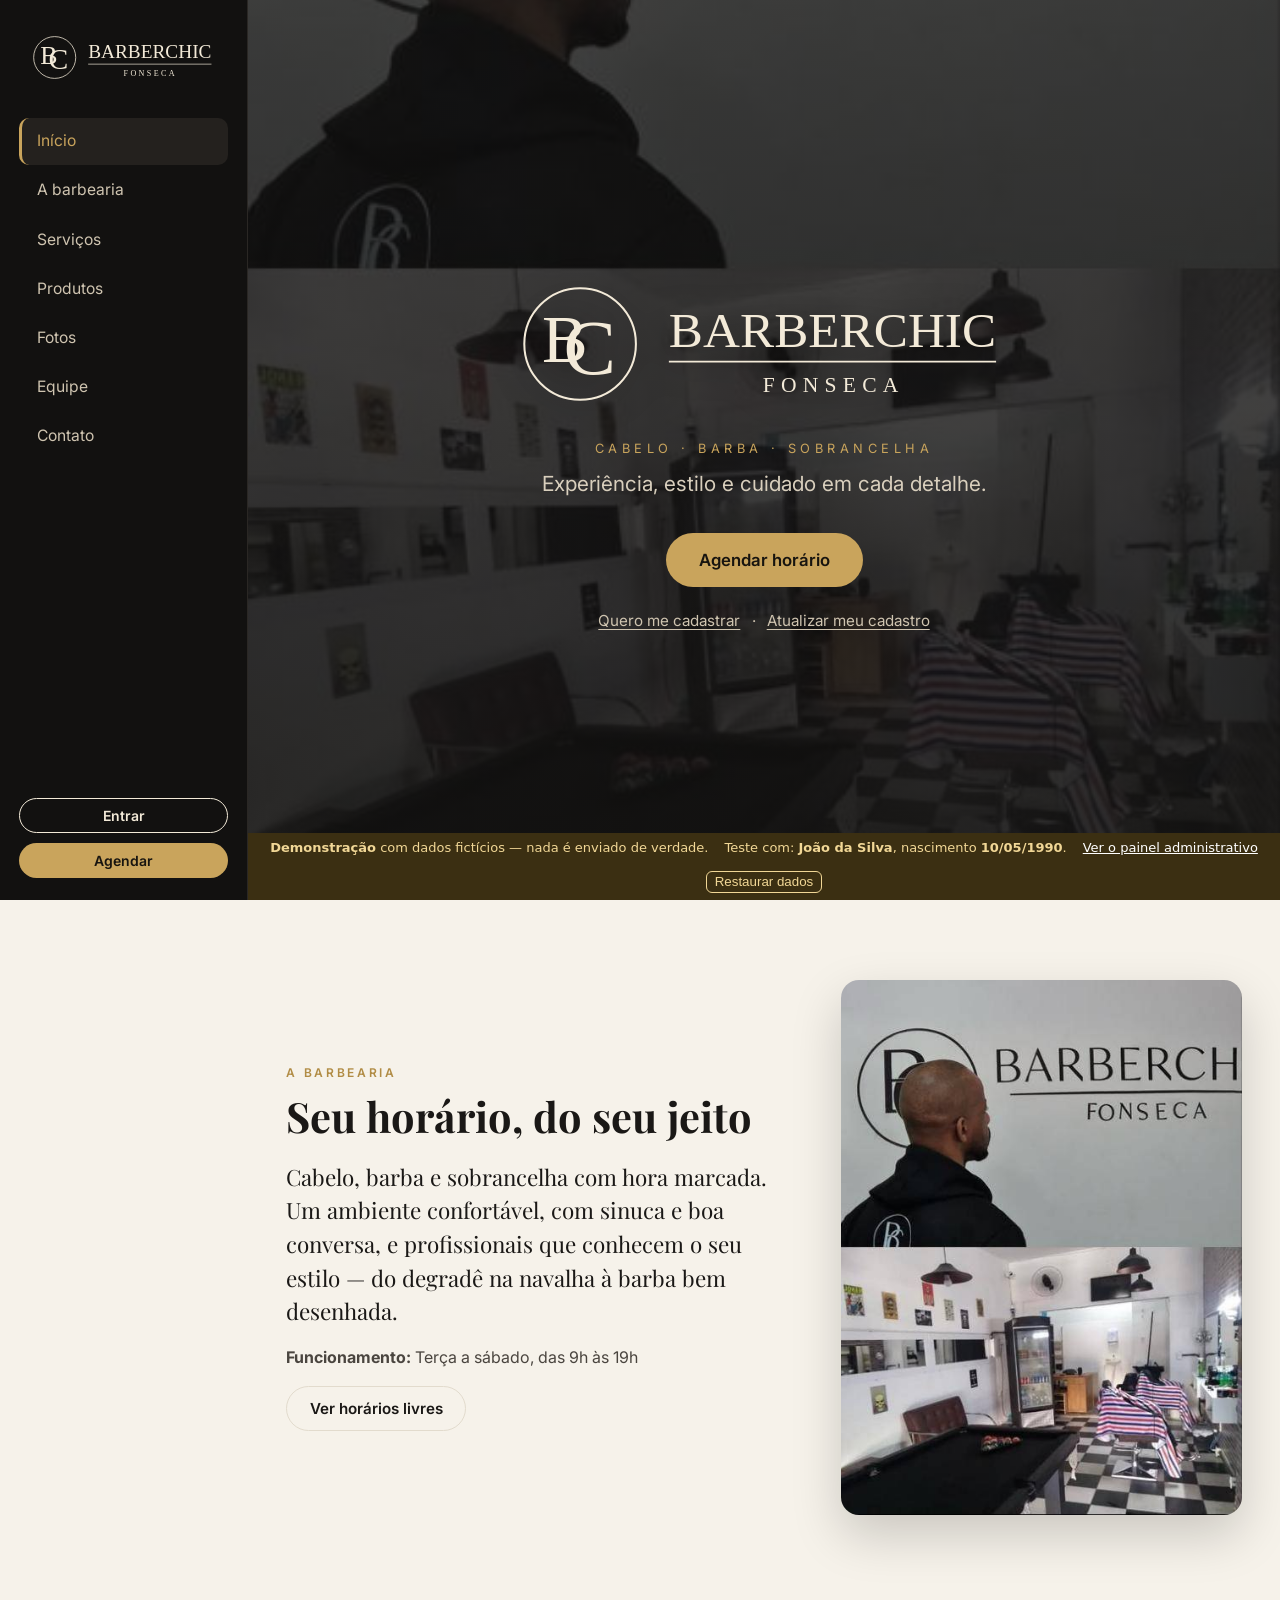
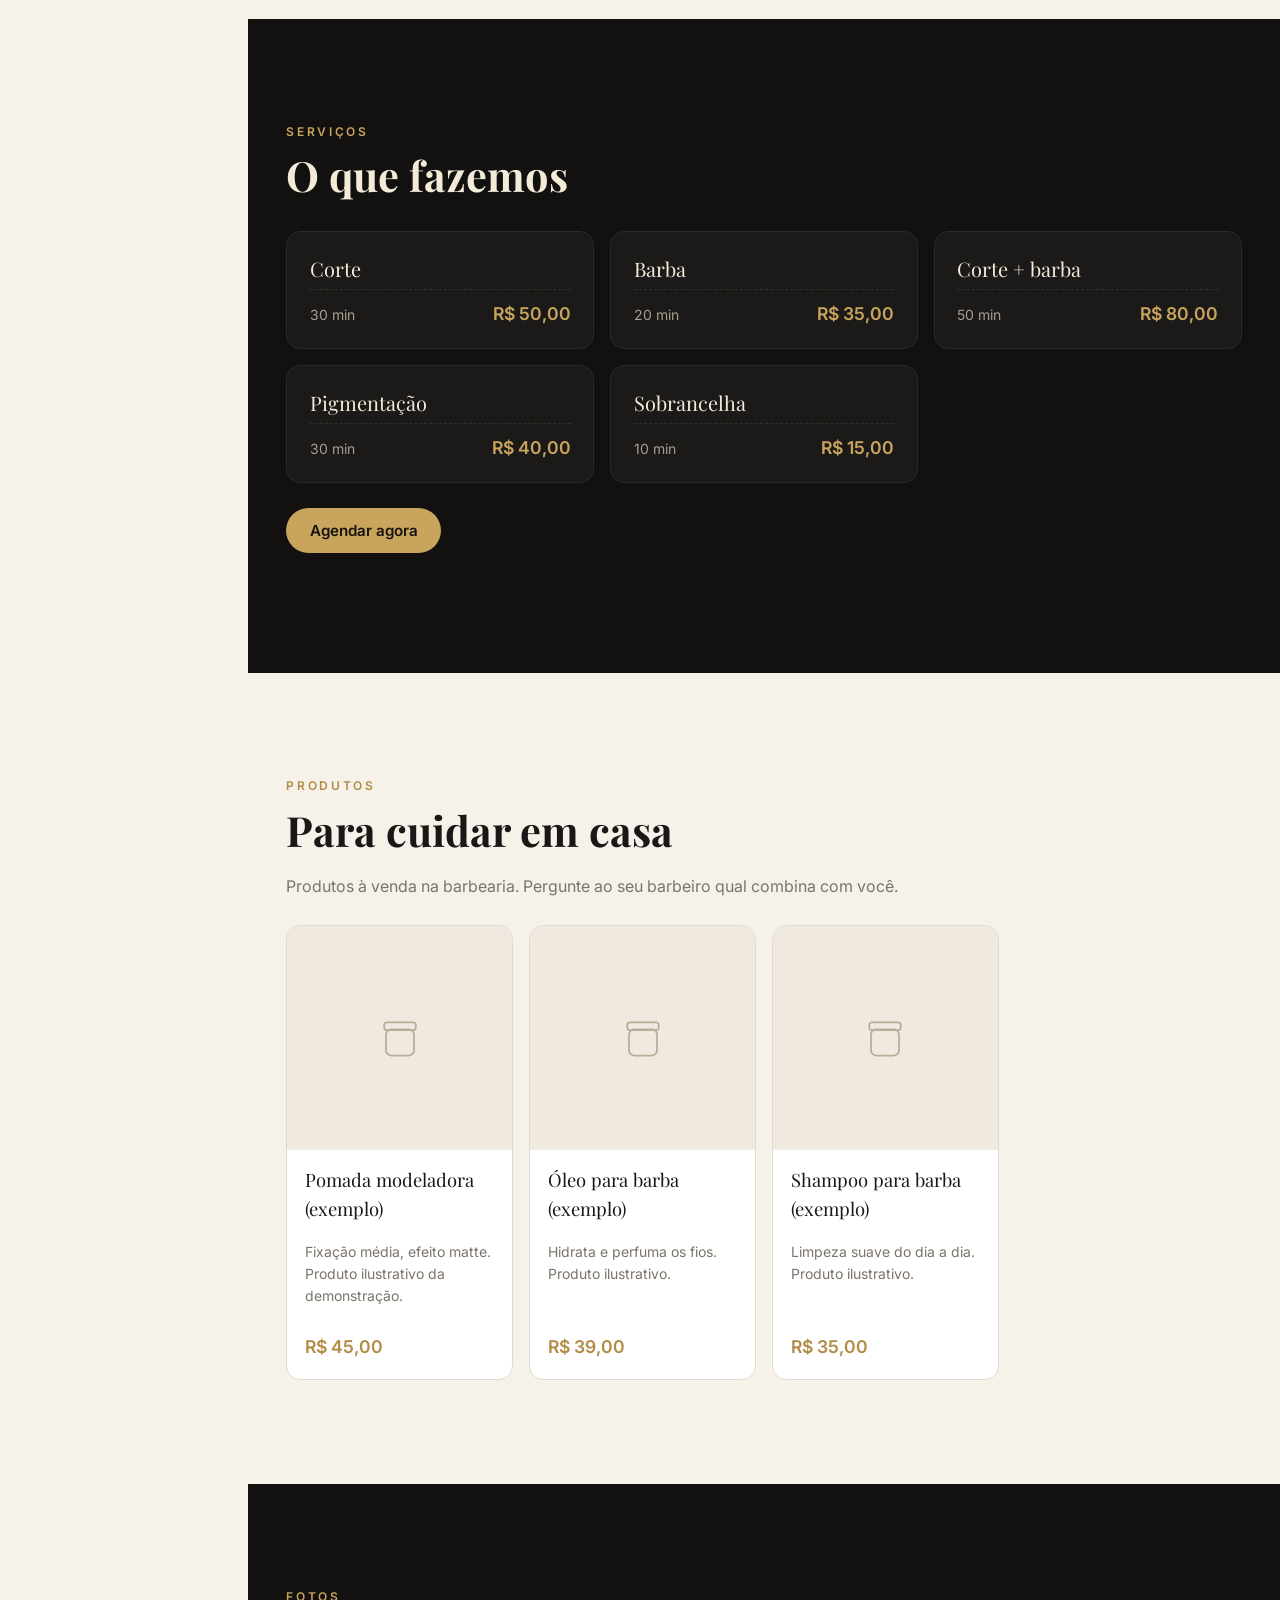
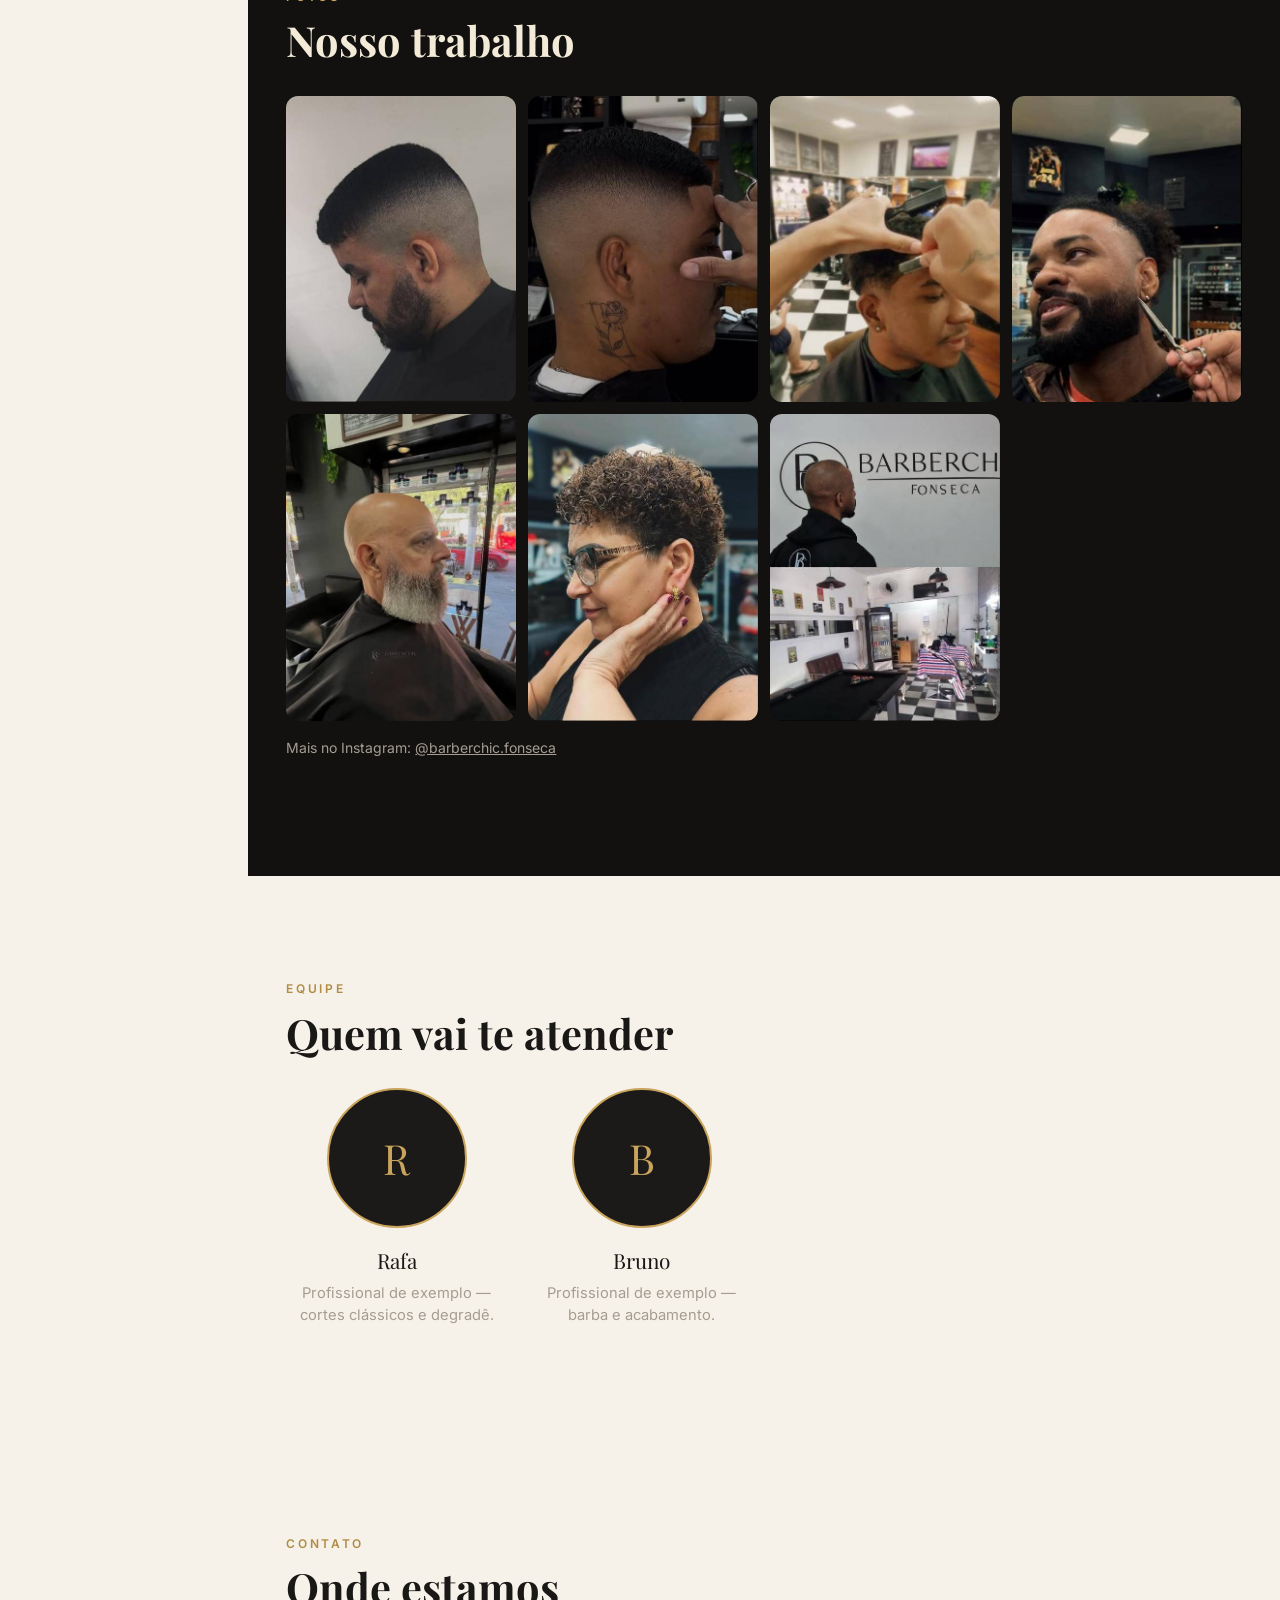
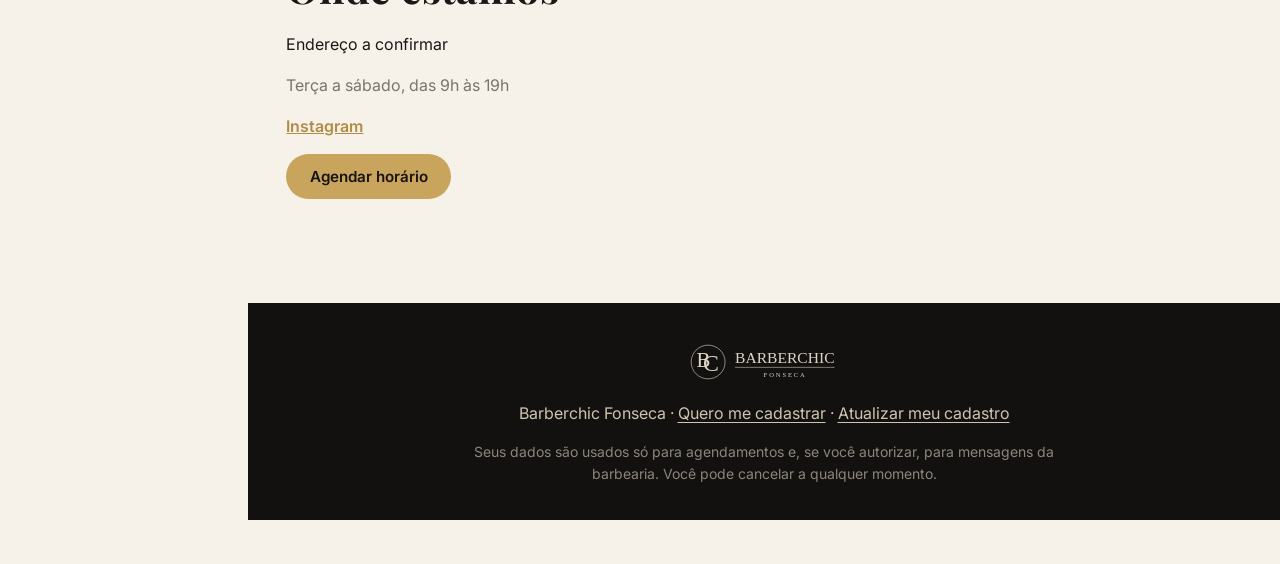
==== commit 93ef4602: "Aba de Produtos e menu lateral à esquerda Co-Authored-By: Claude Opus 5.5 <noreply@anthropic.com> Cl" ====
--- a/index.html
+++ b/index.html
@@ -18,11 +18,14 @@
   <header class="topbar">
     <a href="#inicio" class="brand" aria-label="Início"><img id="brand-logo" src="./img/logo-claro.svg" alt="Barberchic Fonseca"></a>
     <nav class="nav" id="nav">
-      <a href="#sobre">A barbearia</a>
-      <a href="#servicos">Serviços</a>
-      <a href="#equipe">Equipe</a>
-      <a href="#galeria" id="nav-galeria">Fotos</a>
-      <a href="#contato">Contato</a>
+      <a href="#inicio" class="nav-link">Início</a>
+      <a href="#sobre" class="nav-link">A barbearia</a>
+      <a href="#servicos" class="nav-link">Serviços</a>
+      <a href="#produtos" class="nav-link">Produtos</a>
+      <a href="#galeria" class="nav-link" id="nav-galeria">Fotos</a>
+      <a href="#equipe" class="nav-link">Equipe</a>
+      <a href="#contato" class="nav-link">Contato</a>
+      <span class="nav-spacer" aria-hidden="true"></span>
       <button class="btn btn-ghost btn-sm" id="btn-conta" type="button">Entrar</button>
       <a href="agendar.html" class="btn btn-gold btn-sm" data-agendar>Agendar</a>
     </nav>
@@ -70,7 +73,16 @@
       </div>
     </section>
 
-    <section class="section" id="galeria">
+    <section class="section" id="produtos">
+      <div class="container">
+        <p class="eyebrow">Produtos</p>
+        <h2>Para cuidar em casa</h2>
+        <p class="muted">Produtos à venda na barbearia. Pergunte ao seu barbeiro qual combina com você.</p>
+        <div class="products-grid" id="products-grid"></div>
+      </div>
+    </section>
+
+    <section class="section section-dark" id="galeria">
       <div class="container">
         <p class="eyebrow">Fotos</p>
         <h2>Nosso trabalho</h2>
@@ -79,7 +91,7 @@
       </div>
     </section>
 
-    <section class="section section-dark" id="equipe">
+    <section class="section" id="equipe">
       <div class="container">
         <p class="eyebrow">Equipe</p>
         <h2>Quem vai te atender</h2>
--- a/css/site.css
+++ b/css/site.css
@@ -255,3 +255,35 @@
 .opt[aria-pressed="true"] { background: var(--dark); color: var(--cream); border-color: var(--dark); }
 .opt[aria-pressed="true"] small { color: #b9ae9b; }
 .opt[aria-pressed="true"] b { color: var(--gold); }
+
+/* ---- Produtos ---- */
+.products-grid { display: grid; grid-template-columns: repeat(auto-fill, minmax(220px, 1fr)); gap: 1rem; margin-top: 1.6rem; }
+.product { background: #fff; border: 1px solid var(--line); border-radius: var(--radius); overflow: hidden; display: flex; flex-direction: column; }
+.product-photo { aspect-ratio: 1; background: #efe9df; display: grid; place-items: center; color: #b9ad99; }
+.product-photo img { width: 100%; height: 100%; object-fit: cover; }
+.product-photo svg { width: 56px; height: 56px; }
+.product-body { padding: 1rem 1.1rem 1.2rem; display: flex; flex-direction: column; gap: .25rem; flex: 1; }
+.product-name { font-family: var(--serif); font-size: 1.15rem; }
+.product-price { margin-top: auto; padding-top: .5rem; font-weight: 600; color: var(--gold-2); font-size: 1.1rem; }
+
+/* ---- Menu lateral à esquerda (telas largas) ---- */
+.nav-spacer { display: none; }
+@media (min-width: 1000px) {
+  :root { --side: 248px; }
+  html { scroll-padding-top: 0; }
+  .topbar { position: fixed; top: 0; bottom: 0; left: 0; width: var(--side); flex-direction: column; align-items: stretch; justify-content: flex-start;
+    gap: 2rem; padding: 1.8rem 1.2rem 1.4rem; background: var(--dark); border-right: 1px solid #2a2724; z-index: 40; overflow-y: auto; }
+  .brand { justify-content: center; }
+  .brand img { height: auto; width: 100%; max-width: 196px; }
+  .nav { display: flex !important; flex-direction: column; align-items: stretch; gap: .15rem; flex: 1; position: static; background: none; padding: 0; }
+  .nav > a.nav-link { display: block; padding: .7rem .9rem; border-radius: 10px; color: #cfc4b0; font-size: .98rem; border-left: 3px solid transparent; }
+  .nav > a.nav-link:hover { background: #1f1d1b; color: var(--cream); }
+  .nav > a.nav-link.active { background: #24211e; color: var(--gold); border-left-color: var(--gold); }
+  .nav-spacer { display: block; flex: 1; min-height: 1rem; }
+  .nav .btn { width: 100%; margin-top: .45rem; }
+  .menu-toggle { display: none; }
+  body > main, body > .footer, .demo-banner { margin-left: var(--side); }
+  .container { width: min(1120px, calc(100vw - var(--side) - 6vw)); }
+  .container.narrow { width: min(760px, calc(100vw - var(--side) - 6vw)); }
+  .hero { min-height: 100vh; }
+}
